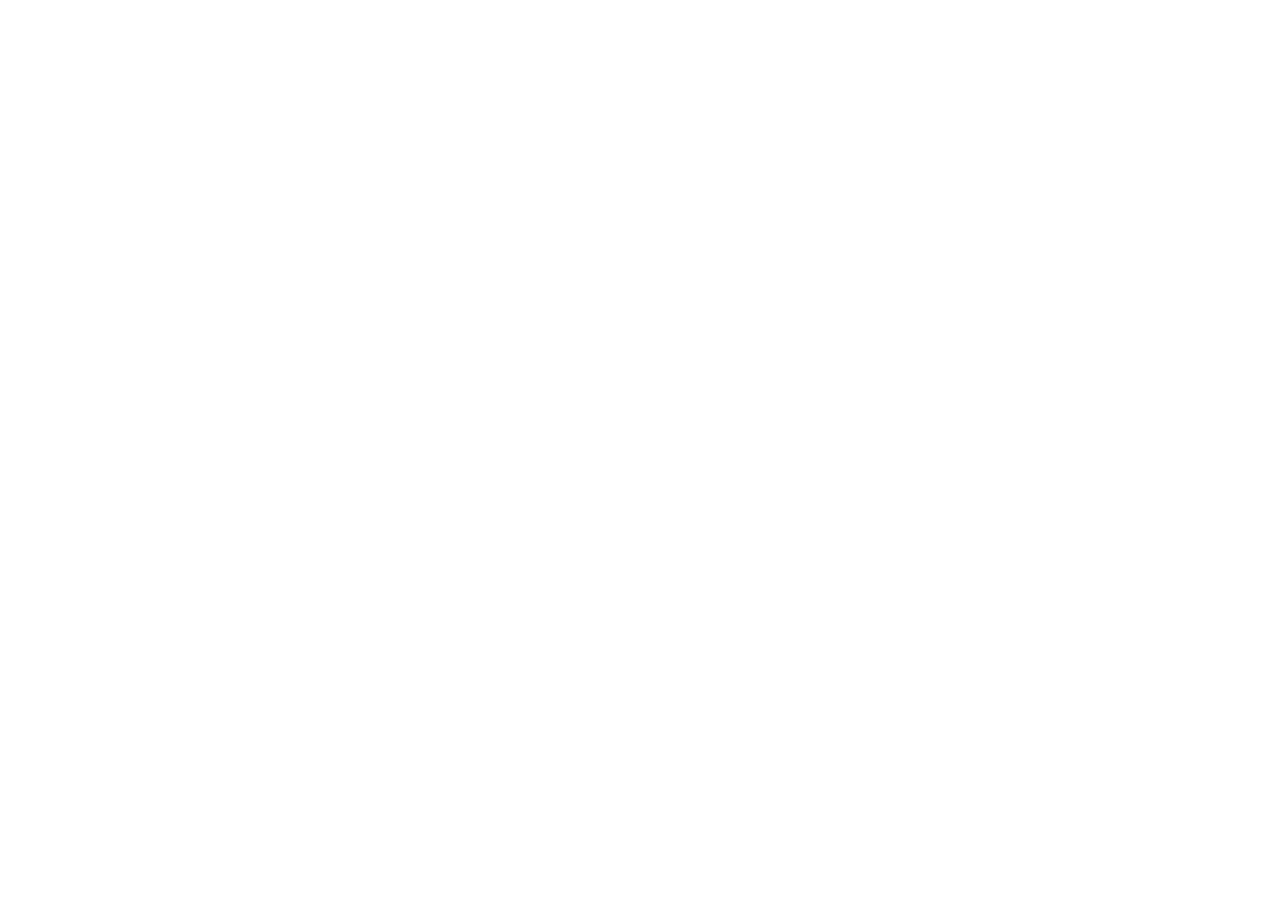
==== index.html @ 3d04514a "Add files via upload" ====
<!DOCTYPE html>
<html lang="en">
<head>
    <meta charset="UTF-8">
    <meta name="viewport" content="width=device-width, initial-scale=1.0">
    <link rel="stylesheet" href="css/style.css">
    <title>Document</title>
</head>
<body>
    
</body>
</html>
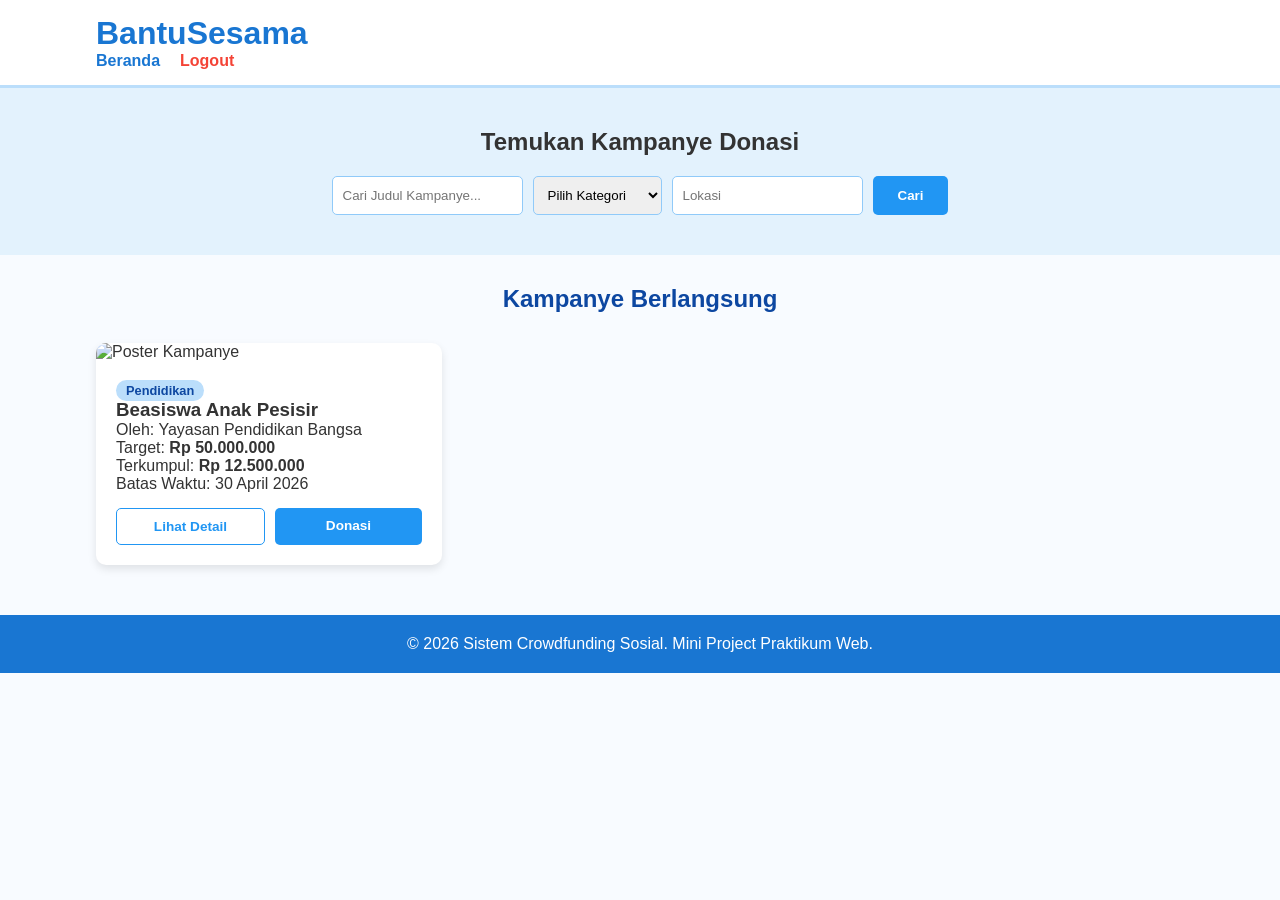
==== commit 252d6a54: "12/03" ====
--- a/index.html
+++ b/index.html
@@ -1,12 +1,75 @@
 <!DOCTYPE html>
-<html lang="en">
+<html lang="id">
 <head>
     <meta charset="UTF-8">
     <meta name="viewport" content="width=device-width, initial-scale=1.0">
-    <link rel="stylesheet" href="css/style.css">
-    <title>Document</title>
+    <title>Beranda - Sistem Crowdfunding Sosial</title>
+    <link rel="stylesheet" href="css/index.css">
 </head>
 <body>
-    
+
+    <header>
+        <div class="container">
+            <div class="logo">
+                <h1>Bantu<span>Sesama</span></h1>
+            </div>
+            <nav>
+                <ul>
+                    <li><a href="index.html">Beranda</a></li>
+                    <li><a href="login.html" class="btn-logout">Logout</a></li>
+                </ul>
+            </nav>
+        </div>
+    </header>
+
+    <section class="search-section">
+        <div class="container">
+            <h2>Temukan Kampanye Donasi</h2>
+            <form class="search-form">
+                <input type="text" placeholder="Cari Judul Kampanye...">
+                <select>
+                    <option value="">Pilih Kategori</option>
+                    <option value="bencana">Bencana Alam</option>
+                    <option value="pendidikan">Pendidikan</option>
+                    <option value="kesehatan">Kesehatan</option>
+                </select>
+                <input type="text" placeholder="Lokasi">
+                <button type="button" class="btn-search">Cari</button>
+            </form>
+        </div>
+    </section>
+
+    <main class="container">
+        <h2 class="section-title">Kampanye Berlangsung</h2>
+        <div class="campaign-grid">
+            
+            <div class="campaign-card">
+                <img src="https://via.placeholder.com/300x180" alt="Poster Kampanye">
+                <div class="card-content">
+                    <span class="category">Pendidikan</span>
+                    <h3>Beasiswa Anak Pesisir</h3>
+                    <p class="organizer">Oleh: Yayasan Pendidikan Bangsa</p>
+                    <div class="fund-info">
+                        <p>Target: <strong>Rp 50.000.000</strong></p>
+                        <p>Terkumpul: <strong>Rp 12.500.000</strong></p>
+                    </div>
+                    <p class="deadline">Batas Waktu: 30 April 2026</p>
+                    
+                    <div class="action-links">
+                        <a href="detail.html" class="btn-detail">Lihat Detail</a>
+                        <a href="donasi.html" class="btn-donasi-quick">Donasi</a>
+                    </div>
+                </div>
+            </div>
+
+            </div>
+    </main>
+
+    <footer>
+        <div class="container">
+            <p>&copy; 2026 Sistem Crowdfunding Sosial. Mini Project Praktikum Web.</p>
+        </div>
+    </footer>
+
 </body>
 </html>
--- a/css/index.css
+++ b/css/index.css
@@ -0,0 +1,145 @@
+/* Palet Warna: Biru Muda dan Putih */
+* {
+    margin: 0;
+    padding: 0;
+    box-sizing: border-box;
+    font-family: 'Segoe UI', sans-serif;
+}
+
+body {
+    background-color: #f8fbff;
+    color: #333;
+}
+
+.container {
+    width: 85%;
+    max-width: 1200px;
+    margin: auto;
+}
+
+/* Header & Navigasi */
+header {
+    background: #ffffff;
+    padding: 15px 0;
+    border-bottom: 3px solid #bbdefb;
+    display: flex; /* Memastikan logo dan nav sejajar */
+    align-items: center;
+}
+
+header .logo h1 {
+    color: #1976D2;
+    flex: 1;
+}
+
+header nav ul {
+    list-style: none;
+    display: flex;
+    gap: 20px;
+}
+
+header nav a {
+    text-decoration: none;
+    color: #1976D2;
+    font-weight: bold;
+}
+
+/* Section Pencarian */
+.search-section {
+    background: #e3f2fd;
+    padding: 40px 0;
+    text-align: center;
+}
+
+.search-form {
+    margin-top: 20px;
+    display: flex;
+    flex-wrap: wrap;
+    justify-content: center;
+    gap: 10px;
+}
+
+.search-form input, .search-form select {
+    padding: 10px;
+    border: 1px solid #90caf9;
+    border-radius: 5px;
+}
+
+.btn-search {
+    padding: 10px 25px;
+    background: #2196F3;
+    color: white;
+    border: none;
+    border-radius: 5px;
+    cursor: pointer;
+    font-weight: bold;
+}
+
+/* Campaign Grid */
+.section-title {
+    margin: 30px 0;
+    text-align: center;
+    color: #0D47A1;
+}
+
+.campaign-grid {
+    display: grid;
+    grid-template-columns: repeat(auto-fill, minmax(300px, 1fr));
+    gap: 25px;
+    margin-bottom: 50px;
+}
+
+.campaign-card {
+    background: #fff;
+    border-radius: 10px;
+    box-shadow: 0 4px 8px rgba(0,0,0,0.1);
+    overflow: hidden;
+    transition: 0.3s;
+}
+
+.campaign-card:hover { transform: translateY(-5px); }
+
+.campaign-card img {
+    width: 100%;
+    height: 180px;
+    object-fit: cover;
+}
+
+.card-content { padding: 20px; }
+
+.category {
+    font-size: 0.8rem;
+    background: #bbdefb;
+    color: #0d47a1;
+    padding: 3px 10px;
+    border-radius: 15px;
+    font-weight: bold;
+}
+
+.action-links {
+    display: flex;
+    gap: 10px;
+    margin-top: 15px;
+}
+
+.btn-detail, .btn-donasi-quick {
+    flex: 1;
+    text-align: center;
+    text-decoration: none;
+    padding: 10px;
+    border-radius: 5px;
+    font-size: 0.85rem;
+    font-weight: bold;
+}
+
+.btn-detail { border: 1px solid #2196F3; color: #2196F3; }
+.btn-donasi-quick { background: #2196F3; color: white; }
+
+/* Footer */
+footer {
+    background: #1976D2;
+    color: white;
+    text-align: center;
+    padding: 20px 0;
+}
+
+.btn-logout { color: #f44336 !important; }
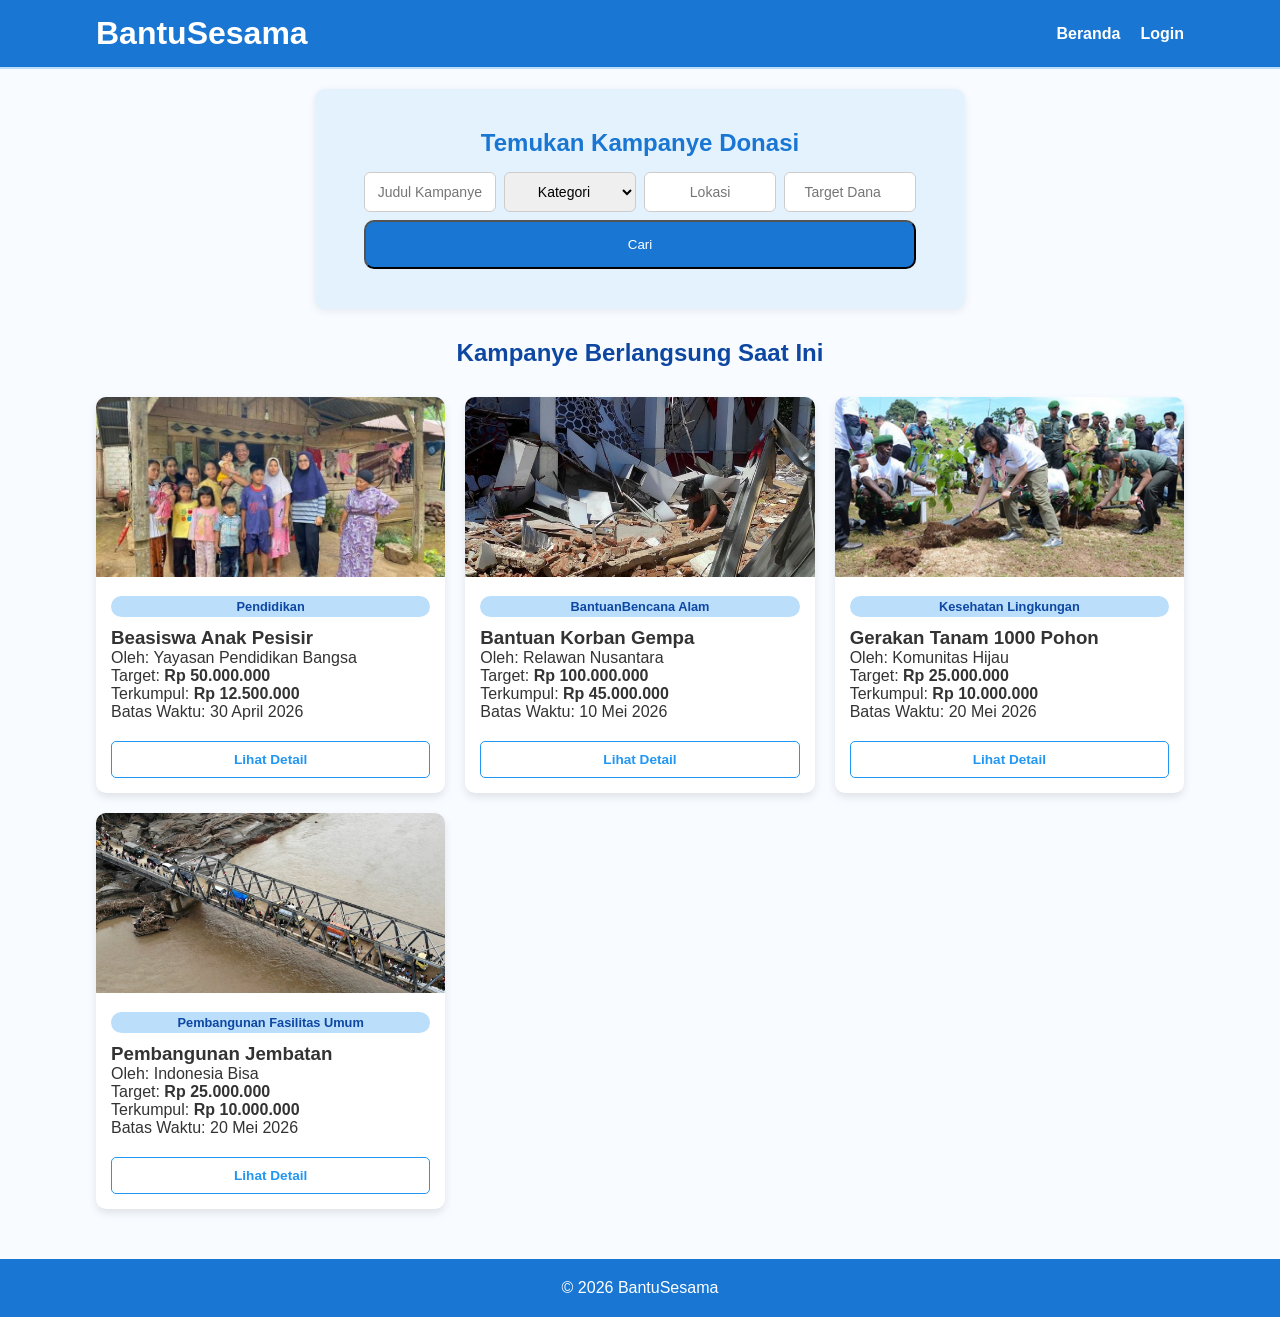
==== commit 22fc2f4d: "bikin halaman detail & gabungin semua" ====
--- a/index.html
+++ b/index.html
@@ -4,70 +4,132 @@
     <meta charset="UTF-8">
     <meta name="viewport" content="width=device-width, initial-scale=1.0">
     <title>Beranda - Sistem Crowdfunding Sosial</title>
-    <link rel="stylesheet" href="css/index.css">
+    <link rel="stylesheet" href="css/style.css">
 </head>
 <body>
 
+    <!-- ===== HEADER ===== -->
     <header>
         <div class="container">
-            <div class="logo">
-                <h1>Bantu<span>Sesama</span></h1>
-            </div>
+            <h1 class="logo">Bantu<span>Sesama</span></h1>
             <nav>
                 <ul>
                     <li><a href="index.html">Beranda</a></li>
-                    <li><a href="login.html" class="btn-logout">Logout</a></li>
+                    <li><a href="login.html">Login</a></li>
                 </ul>
             </nav>
         </div>
     </header>
 
+    <!-- ===== SEARCH / FILTER ===== -->
     <section class="search-section">
         <div class="container">
             <h2>Temukan Kampanye Donasi</h2>
             <form class="search-form">
-                <input type="text" placeholder="Cari Judul Kampanye...">
+                <input type="text" placeholder="Judul Kampanye">
+
                 <select>
-                    <option value="">Pilih Kategori</option>
-                    <option value="bencana">Bencana Alam</option>
-                    <option value="pendidikan">Pendidikan</option>
-                    <option value="kesehatan">Kesehatan</option>
+                    <option value="">Kategori</option>
+                    <option>Bantuan Bencana Alam</option>
+                    <option>Pendidikan</option>
+                    <option>Kesehatan Lingkungan</option>
+                    <option>Pembangunan Fasilitas Umum</option>
                 </select>
+
                 <input type="text" placeholder="Lokasi">
-                <button type="button" class="btn-search">Cari</button>
+
+                <input type="number" placeholder="Target Dana" step="50000">
+
+                <button type="button">Cari</button>
             </form>
         </div>
     </section>
 
+    <!-- ===== LIST KAMPANYE ===== -->
     <main class="container">
-        <h2 class="section-title">Kampanye Berlangsung</h2>
+        <h2 class="section-title">Kampanye Berlangsung Saat Ini</h2>
+
         <div class="campaign-grid">
-            
+
+            <!-- Campaign 1 -->
             <div class="campaign-card">
-                <img src="https://via.placeholder.com/300x180" alt="Poster Kampanye">
+                <img src="images/Pendidikan.jpg" alt="Poster Kampanye">
+
                 <div class="card-content">
                     <span class="category">Pendidikan</span>
+
                     <h3>Beasiswa Anak Pesisir</h3>
                     <p class="organizer">Oleh: Yayasan Pendidikan Bangsa</p>
-                    <div class="fund-info">
-                        <p>Target: <strong>Rp 50.000.000</strong></p>
-                        <p>Terkumpul: <strong>Rp 12.500.000</strong></p>
-                    </div>
+
+                    <p>Target: <strong>Rp 50.000.000</strong></p>
+                    <p>Terkumpul: <strong>Rp 12.500.000</strong></p>
                     <p class="deadline">Batas Waktu: 30 April 2026</p>
-                    
-                    <div class="action-links">
-                        <a href="detail.html" class="btn-detail">Lihat Detail</a>
-                        <a href="donasi.html" class="btn-donasi-quick">Donasi</a>
-                    </div>
+
+                    <a href="detail.html" class="btn-detail">Lihat Detail</a>
                 </div>
             </div>
 
+            <!-- Campaign 2 -->
+            <div class="campaign-card">
+                <img src="images/Gempa Manado.jpeg" alt="Poster Kampanye">
+
+                <div class="card-content">
+                    <span class="category">BantuanBencana Alam</span>
+
+                    <h3>Bantuan Korban Gempa</h3>
+                    <p class="organizer">Oleh: Relawan Nusantara</p>
+
+                    <p>Target: <strong>Rp 100.000.000</strong></p>
+                    <p>Terkumpul: <strong>Rp 45.000.000</strong></p>
+                    <p class="deadline">Batas Waktu: 10 Mei 2026</p>
+
+                    <a href="detail.html" class="btn-detail">Lihat Detail</a>
+                </div>
             </div>
+
+            <!-- Campaign 3 -->
+            <div class="campaign-card">
+                <img src="images/1000 pohon.jpg" alt="Poster Kampanye">
+
+                <div class="card-content">
+                    <span class="category">Kesehatan Lingkungan</span>
+
+                    <h3>Gerakan Tanam 1000 Pohon</h3>
+                    <p class="organizer">Oleh: Komunitas Hijau</p>
+
+                    <p>Target: <strong>Rp 25.000.000</strong></p>
+                    <p>Terkumpul: <strong>Rp 10.000.000</strong></p>
+                    <p class="deadline">Batas Waktu: 20 Mei 2026</p>
+
+                    <a href="detail.html" class="btn-detail">Lihat Detail</a>
+                </div>
+            </div>
+
+            <!-- Campaign 4 -->
+            <div class="campaign-card">
+                <img src="images/jembatan.jpg" alt="Poster Kampanye">
+
+                <div class="card-content">
+                    <span class="category">Pembangunan Fasilitas Umum</span>
+
+                    <h3>Pembangunan Jembatan</h3>
+                    <p class="organizer">Oleh: Indonesia Bisa</p>
+
+                    <p>Target: <strong>Rp 25.000.000</strong></p>
+                    <p>Terkumpul: <strong>Rp 10.000.000</strong></p>
+                    <p class="deadline">Batas Waktu: 20 Mei 2026</p>
+
+                    <a href="detail.html" class="btn-detail">Lihat Detail</a>
+                </div>
+            </div>
+
+        </div>
     </main>
 
+    <!-- ===== FOOTER ===== -->
     <footer>
         <div class="container">
-            <p>&copy; 2026 Sistem Crowdfunding Sosial. Mini Project Praktikum Web.</p>
+            <p>&copy; 2026 BantuSesama</p>
         </div>
     </footer>
 
--- a/css/style.css
+++ b/css/style.css
@@ -0,0 +1,421 @@
+/* css keseluruhan (jangan di ubah krn ubah 1 semua hancur huaaa) */
+* {
+    margin: 0;
+    padding: 0;
+    box-sizing: border-box;
+    font-family: 'Segoe UI', sans-serif;
+}
+
+body {
+    background-color: #f8fbff;
+    color: #333;
+}
+
+.container {
+    width: 85%;
+    max-width: 1200px;
+    margin: auto;
+}
+
+header .container {
+    display: flex;
+    align-items: center;
+}
+
+/* ===== HEADER ===== */ 
+header {
+    background: #1976D2;
+    padding: 15px 0;
+    border-bottom: 2px solid #bbdefb;
+}
+
+.logo {
+    text-align: left;
+    color: white;
+}
+
+/* ===== NAVIGATION ===== */
+nav {
+    margin-left: auto;
+}
+nav ul {
+    list-style: none;
+    display: flex;
+    justify-content: center;
+    gap: 20px;
+    margin: 0px;
+    padding: 0px;
+}
+
+nav a {
+    text-decoration: none;
+    color: white;
+    font-weight: bold;
+}
+
+/* ===== SEARCH ===== */
+.search-section {
+    background: #e3f2fd;
+    padding: 40px 0;
+    width: 100%;
+    text-align: center;
+}
+.search-section .container {
+    width: 85%;
+    max-width: 1200px;
+    margin: 0 auto;
+}
+.search-form {
+    display: flex;
+    flex-wrap: wrap;
+    gap: 8px;
+}
+
+.search-form input {
+    flex: 1;
+    text-align: center;
+}
+
+.search-form select {
+    flex: 1;
+    text-align: center;
+    
+    
+}
+
+.search-form button {
+    color: white;
+    width: 100%;
+    padding: 15px;
+    background-color: #1976D2;
+    border-radius: 10px;
+}
+.btn-search {
+    padding: 10px 25px;
+    background: #2196F3;
+    color: white;
+    border: none;
+    border-radius: 5px;
+    cursor: pointer;
+    font-weight: bold;
+}
+
+/* ===== CAMPAIGN / INDEX ===== */
+.section-title {
+    margin: 30px 0;
+    text-align: center;
+    color: #0D47A1;
+}
+
+.campaign-grid {
+    display: grid;
+    grid-template-columns: repeat(auto-fill, minmax(280px, 1fr));
+    gap: 20px;
+    margin-bottom: 50px;
+}
+
+.campaign-card {
+    background: #fff;
+    border-radius: 10px;
+    box-shadow: 0 4px 8px rgba(0,0,0,0.1);
+    overflow: hidden;
+    transition: 0.2s;
+}
+
+.campaign-card:hover {
+    transform: translateY(-3px);
+}
+
+.campaign-card img {
+    width: 100%;
+    height: 180px;
+    object-fit: cover;
+}
+
+.card-content {
+    padding: 15px;
+    display: flex;
+    flex-direction: column;
+}
+
+.category {
+    font-size: 0.8rem;
+    background: #bbdefb;
+    color: #0d47a1;
+    padding: 3px 10px;
+    border-radius: 15px;
+    font-weight: bold;
+    display: block;
+    text-align: center;
+    margin-bottom: 10px;
+}
+
+.action-links {
+    display: flex;
+    gap: 10px;
+    margin-top: 15px;
+}
+
+.btn-detail,
+.btn-donasi-quick {
+    flex: 1;
+    text-align: center;
+    text-decoration: none;
+    padding: 10px;
+    border-radius: 5px;
+    font-size: 0.85rem;
+    font-weight: bold;
+}
+
+.btn-detail {
+    border: 1px solid #2196F3;
+    color: #2196F3;
+    margin-top: 20px;
+    margin-bottom: 0;
+}
+
+.btn-donasi-quick {
+    background: #2196F3;
+    color: white;
+}
+
+/* ===== DETAIL PAGE ===== */
+.detail-container {
+    display: flex;
+    gap: 30px;
+    align-items: flex-start;
+
+    background: white;
+    padding: 30px;
+    margin: 30px auto;
+    border-radius: 10px;
+    box-shadow: 0 2px 8px rgba(0,0,0,0.1);
+}
+.detail-left {
+    flex: 1;
+}
+.detail-right {
+    flex: 1;
+}
+.detail-left img {
+    width: 100%;
+    height: 250px;
+    object-fit: cover;
+    border-radius: 8px;
+}
+.detail-left h2 {
+    color: #1976D2;
+    margin: 15px 0 10px;
+}
+.detail-left p {
+    margin-bottom: 8px;
+}
+.detail-container img {
+    width: 100%;
+    max-height: 300px;
+    object-fit: cover;
+    border-radius: 10px;
+    margin-bottom: 15px;
+}
+.detail-info h2 {
+    color: #1976D2;
+    margin-bottom: 10px;
+}
+.progress-bar {
+    background: #e0e0e0;
+    border-radius: 10px;
+    height: 12px;
+    margin: 10px 0;
+    overflow: hidden;
+}
+.progress {
+    height: 100%;
+    background: #1976D2;
+}
+
+.donation-box {
+    display: flex;
+    flex-direction: column;
+    gap: 20px;
+}
+
+/* KELOMPOK 1 */
+.donation-title {
+    text-align: center;
+    color: #1976D2;
+    font-size: 1.4rem;
+    font-weight: bold;
+}
+
+/* KELOMPOK 2 */
+.donation-main {
+    display: flex;
+    flex-direction: column;
+    gap: 8px;
+}
+
+.percent {
+    font-weight: bold;
+    color: #1976D2;
+}
+
+/* KELOMPOK 3 */
+.donation-method {
+    background: #f5f9ff;
+    padding: 10px;
+    border-radius: 8px;
+}
+
+/* BUTTON AREA */
+.donation-action {
+    display: flex;
+    flex-direction: column;
+    gap: 10px;
+}
+
+.btn-donate,
+.btn-back {
+    flex: 1;
+    text-align: center;
+    padding: 10px;
+    border-radius: 5px;
+    text-decoration: none;
+    font-weight: bold;
+}
+
+/* bikin beda warna */
+.btn-donate {
+    width: 100%;
+    background: #2196F3;
+    color: white;
+    text-align: center;
+}
+
+.btn-back {
+    margin-top: 150px;
+    align-self: flex-end;
+    width: fit;
+    background: #e3f2fd;
+    color: #1976D2;
+}
+
+/* ===== DONASI ===== */
+section {
+    background-color: white;
+    padding: 25px;
+    margin: 20px auto;
+    border-radius: 10px;
+    box-shadow: 0 2px 8px rgba(0,0,0,0.08);
+    max-width: 650px;
+}
+/* ini buat judul */
+section h2 {
+    color: #1976D2;
+    margin-bottom: 15px;
+}
+/* ini buat label */
+.form-group label {
+    font-weight: 600;
+    margin-bottom: 5px;
+    display: block;
+}
+input, select, textarea {
+    width: 100%;
+    padding: 10px;
+    border-radius: 6px;
+    border: 1px solid #ccc;
+    font-size: 14px;
+}
+
+.btn-submit {
+    display: block;
+    margin: 20px auto 0 auto;
+    width: 60%;
+    text-align: center;
+    background: #1976D2;
+    color: white;
+    padding: 12px;
+    border-radius: 6px;
+    text-decoration: none;
+    font-weight: bold;
+    border: none;
+    cursor: pointer;
+}
+
+
+/* ===== AUTH (LOGIN & REGISTER) ===== */
+.auth-page {
+    background-color: #e3f2fd;
+}
+
+.auth-wrapper {
+    display: flex;
+    justify-content: center;
+    align-items: center;
+    gap: 30px;
+    min-height: 80vh;
+    flex-wrap: wrap;
+}
+
+.auth-box {
+    background: white;
+    padding: 30px;
+    border-radius: 10px;
+    width: 100%;
+    max-width: 350px;
+    box-shadow: 0 5px 15px rgba(0,0,0,0.1);
+}
+
+.auth-box h2 {
+    text-align: center;
+    color: #1976D2;
+}
+
+.auth-box p {
+    text-align: center;
+    margin-bottom: 15px;
+    font-size: 0.9rem;
+}
+
+.form-group {
+    margin-bottom: 15px;
+}
+
+.form-group label {
+    font-weight: bold;
+    display: block;
+    margin-bottom: 5px;
+}
+
+.form-group input,
+.form-group select {
+    width: 100%;
+    padding: 10px;
+    border: 1px solid #bbdefb;
+    border-radius: 5px;
+}
+
+.btn-submit {
+    display: block;
+    text-align: center;
+    background: #2196F3;
+    color: white;
+    padding: 10px;
+    border-radius: 5px;
+    text-decoration: none;
+    font-weight: bold;
+    margin-top: 10px;
+}
+
+.btn-submit:hover {
+    background: #1976D2;
+}
+
+/* ===== FOOTER ===== */
+footer {
+    background: #1976D2;
+    color: white;
+    text-align: center;
+    padding: 20px 0;
+    margin-top: 40px;
+}
